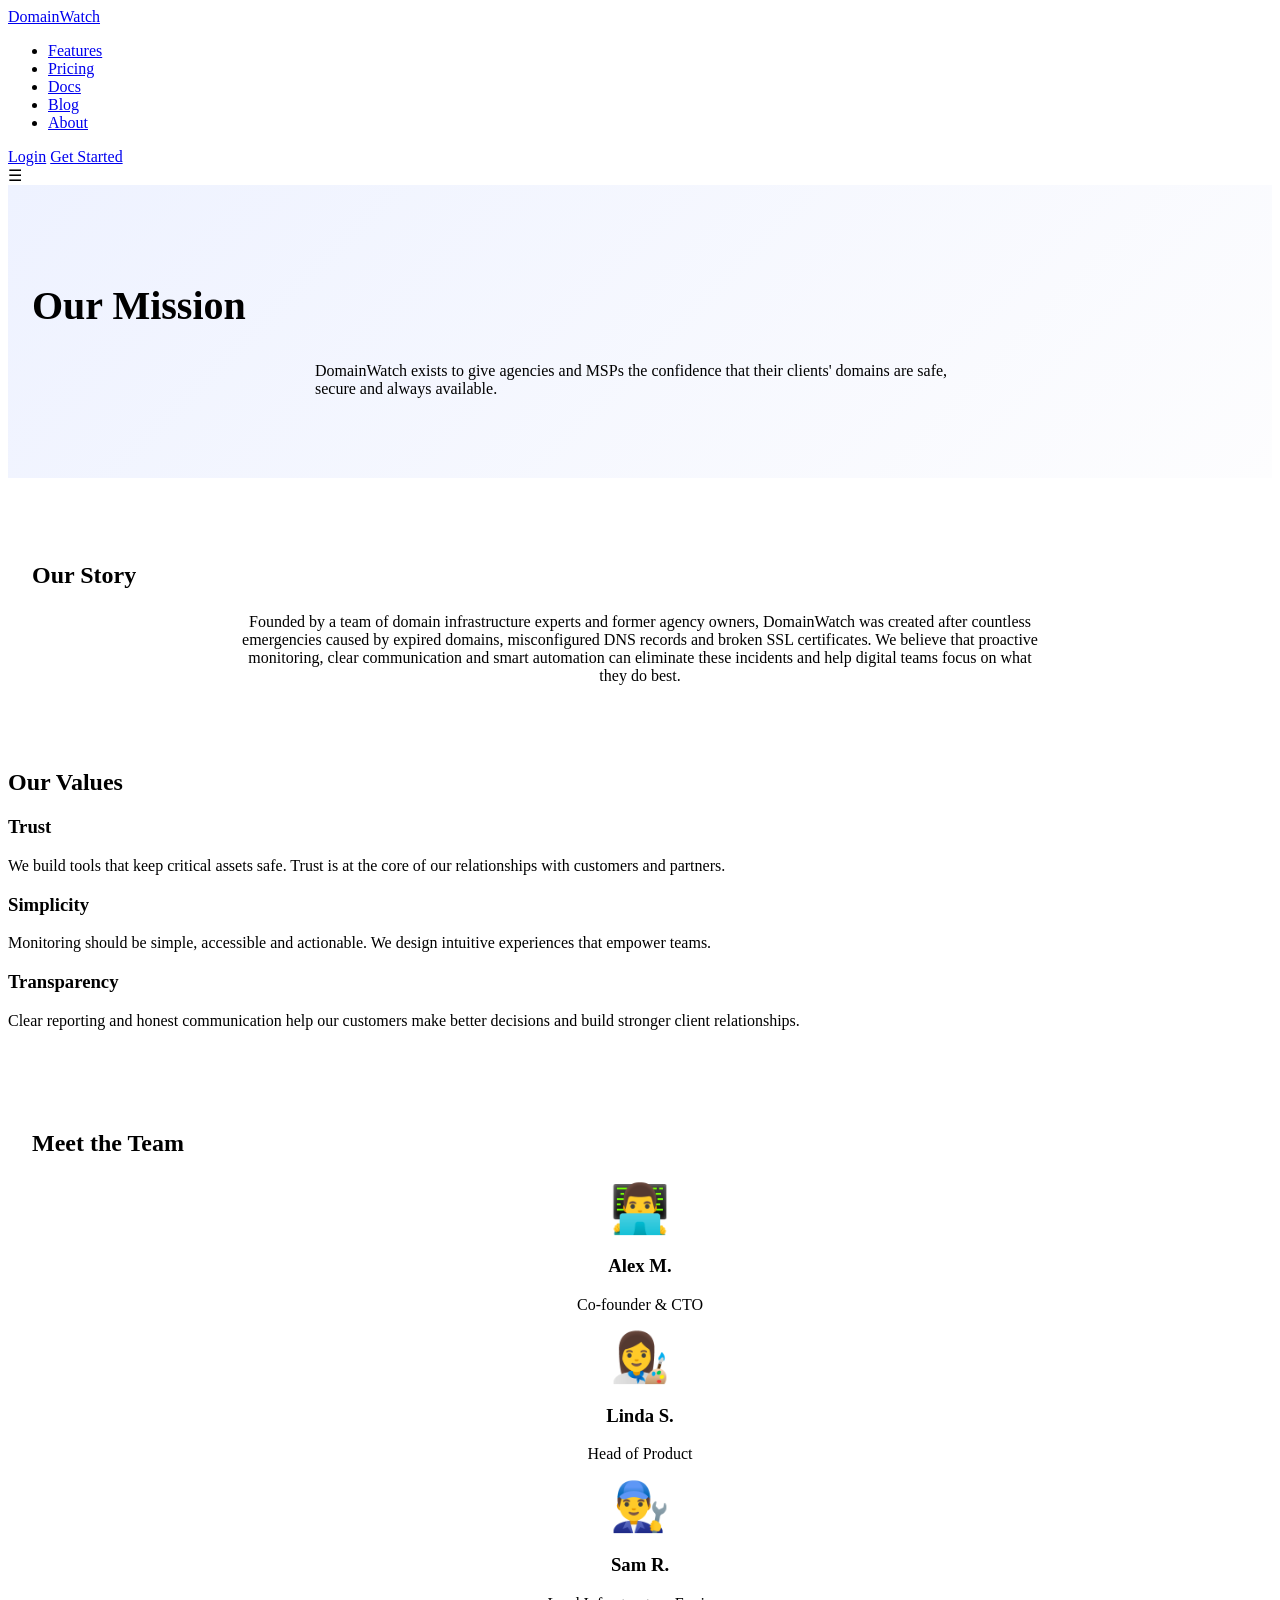
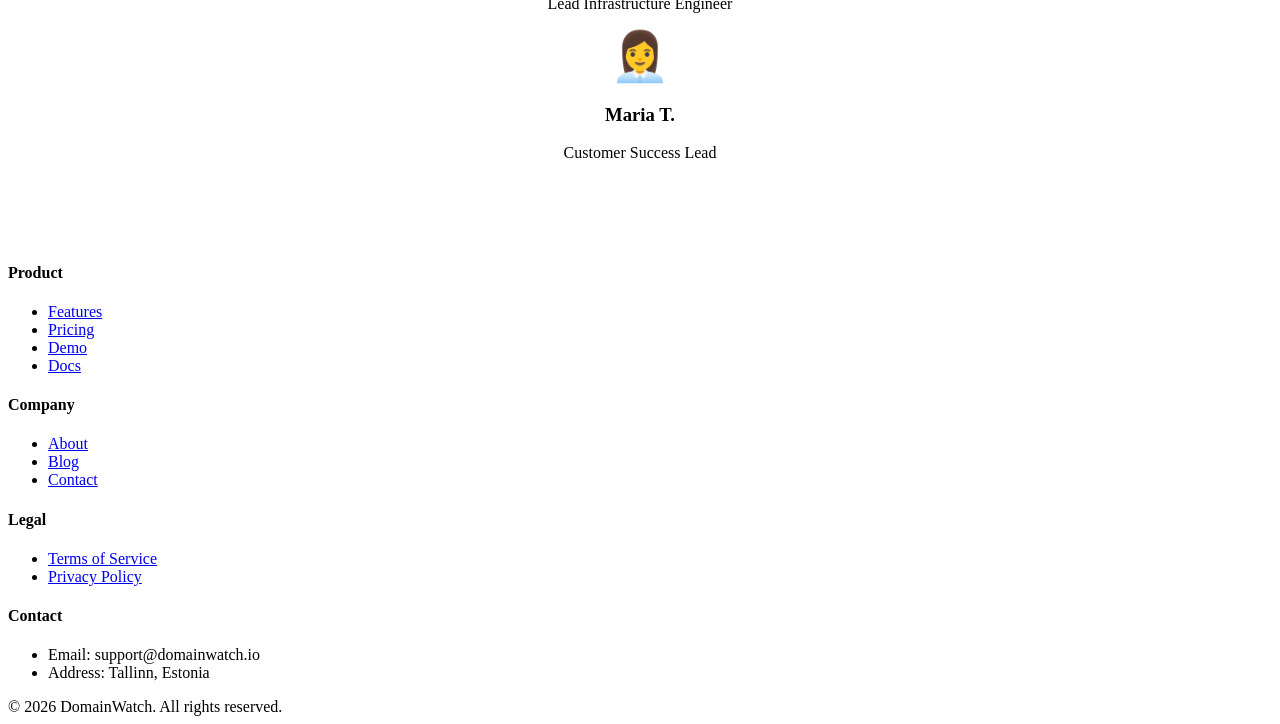
==== about.html @ fa05d345 "Add files via upload" ====
<!DOCTYPE html>
<html lang="en">
<head>
  <meta charset="UTF-8">
  <meta name="viewport" content="width=device-width, initial-scale=1.0">
  <title>About – DomainWatch</title>
  <link rel="stylesheet" href="css/style.css">
</head>
<body>
  <header>
    <div class="navbar container">
      <div class="logo"><a href="index.html">DomainWatch</a></div>
      <nav>
        <ul>
          <li><a href="features.html">Features</a></li>
          <li><a href="pricing.html">Pricing</a></li>
          <li><a href="docs.html">Docs</a></li>
          <li><a href="blog.html">Blog</a></li>
          <li><a href="about.html">About</a></li>
        </ul>
      </nav>
      <div class="actions">
        <a href="#" class="btn btn-secondary">Login</a>
        <a href="contact.html" class="btn btn-primary">Get Started</a>
      </div>
      <div class="menu-toggle">&#9776;</div>
    </div>
  </header>

  <!-- About Hero -->
  <section class="hero" style="background: linear-gradient(135deg, #eef2ff 0%, #fdfdfe 100%); padding: 4rem 1.5rem;">
    <div class="container text-center">
      <h1 class="reveal" style="font-size:2.5rem; color: var(--primary-color);">Our Mission</h1>
      <p class="reveal" style="color: var(--muted-color); max-width: 650px; margin: 0.5rem auto 1rem;">DomainWatch exists to give agencies and MSPs the confidence that their clients' domains are safe, secure and always available.</p>
    </div>
  </section>

  <!-- Story Section -->
  <section class="features" style="padding: 4rem 1.5rem;">
    <div class="container">
      <h2 class="text-center reveal" style="color: var(--primary-color); margin-bottom:1.5rem;">Our Story</h2>
      <p class="reveal" style="max-width:800px; margin:0 auto; color: var(--muted-color); text-align:center;">Founded by a team of domain infrastructure experts and former agency owners, DomainWatch was created after countless emergencies caused by expired domains, misconfigured DNS records and broken SSL certificates. We believe that proactive monitoring, clear communication and smart automation can eliminate these incidents and help digital teams focus on what they do best.</p>
    </div>
  </section>

  <!-- Values Section -->
  <section class="agency" style="background-color:var(--surface-color);">
    <h2 class="reveal">Our Values</h2>
    <div class="container cards">
      <div class="agency-card reveal">
        <h3>Trust</h3>
        <p>We build tools that keep critical assets safe. Trust is at the core of our relationships with customers and partners.</p>
      </div>
      <div class="agency-card reveal">
        <h3>Simplicity</h3>
        <p>Monitoring should be simple, accessible and actionable. We design intuitive experiences that empower teams.</p>
      </div>
      <div class="agency-card reveal">
        <h3>Transparency</h3>
        <p>Clear reporting and honest communication help our customers make better decisions and build stronger client relationships.</p>
      </div>
    </div>
  </section>

  <!-- Team Section -->
  <section class="features" style="padding: 4rem 1.5rem;">
    <div class="container">
      <h2 class="text-center reveal" style="color: var(--primary-color); margin-bottom:1.5rem;">Meet the Team</h2>
      <div class="features-grid">
        <div class="feature-card reveal" style="text-align:center;">
          <div class="icon" style="font-size:3rem;">👨‍💻</div>
          <h3>Alex M.</h3>
          <p>Co‑founder &amp; CTO</p>
        </div>
        <div class="feature-card reveal" style="text-align:center;">
          <div class="icon" style="font-size:3rem;">👩‍🎨</div>
          <h3>Linda S.</h3>
          <p>Head of Product</p>
        </div>
        <div class="feature-card reveal" style="text-align:center;">
          <div class="icon" style="font-size:3rem;">👨‍🔧</div>
          <h3>Sam R.</h3>
          <p>Lead Infrastructure Engineer</p>
        </div>
        <div class="feature-card reveal" style="text-align:center;">
          <div class="icon" style="font-size:3rem;">👩‍💼</div>
          <h3>Maria T.</h3>
          <p>Customer Success Lead</p>
        </div>
      </div>
    </div>
  </section>

  <!-- Footer -->
  <footer>
    <div class="footer-grid">
      <div class="footer-col">
        <h4>Product</h4>
        <ul>
          <li><a href="features.html">Features</a></li>
          <li><a href="pricing.html">Pricing</a></li>
          <li><a href="dashboard.html">Demo</a></li>
          <li><a href="docs.html">Docs</a></li>
        </ul>
      </div>
      <div class="footer-col">
        <h4>Company</h4>
        <ul>
          <li><a href="about.html">About</a></li>
          <li><a href="blog.html">Blog</a></li>
          <li><a href="contact.html">Contact</a></li>
        </ul>
      </div>
      <div class="footer-col">
        <h4>Legal</h4>
        <ul>
          <li><a href="#">Terms of Service</a></li>
          <li><a href="#">Privacy Policy</a></li>
        </ul>
      </div>
      <div class="footer-col">
        <h4>Contact</h4>
        <ul>
          <li>Email: support@domainwatch.io</li>
          <li>Address: Tallinn, Estonia</li>
        </ul>
      </div>
    </div>
    <div class="footer-bottom">&copy; 2026 DomainWatch. All rights reserved.</div>
  </footer>

  <script src="js/main.js"></script>
</body>
</html>
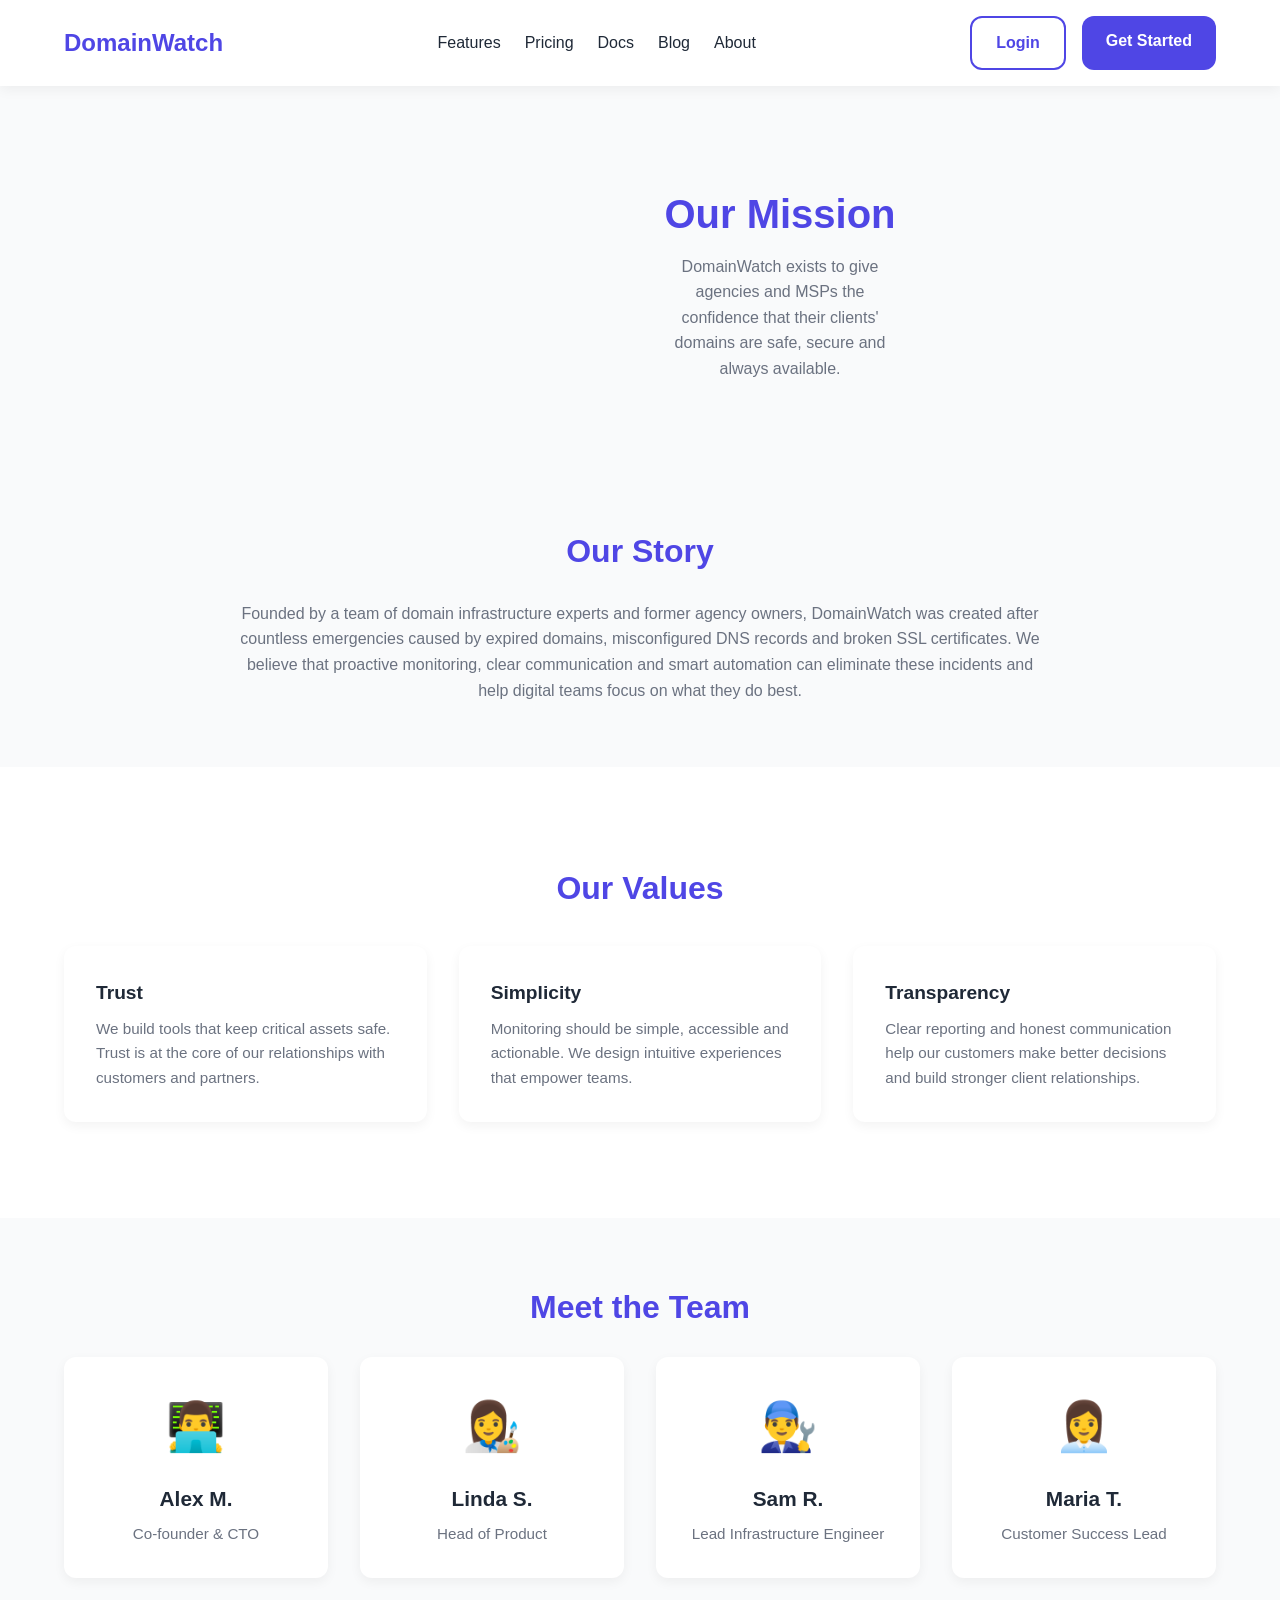
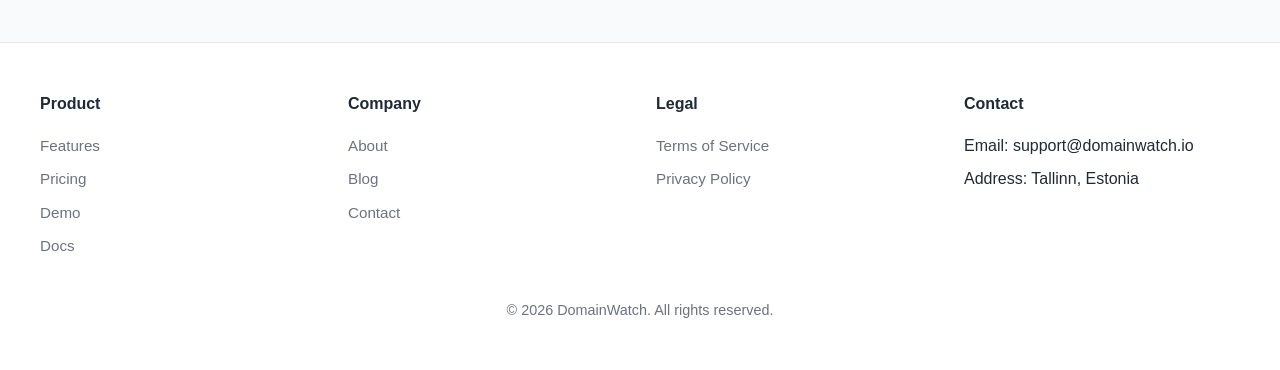
==== commit 14be9fda: "Update hero section background style to use CSS variable" ====
--- a/about.html
+++ b/about.html
@@ -28,7 +28,7 @@
   </header>
 
   <!-- About Hero -->
-  <section class="hero" style="background: linear-gradient(135deg, #eef2ff 0%, #fdfdfe 100%); padding: 4rem 1.5rem;">
+  <section class="hero" style="background: var(--hero-bg); ..."; padding: 4rem 1.5rem;">
     <div class="container text-center">
       <h1 class="reveal" style="font-size:2.5rem; color: var(--primary-color);">Our Mission</h1>
       <p class="reveal" style="color: var(--muted-color); max-width: 650px; margin: 0.5rem auto 1rem;">DomainWatch exists to give agencies and MSPs the confidence that their clients' domains are safe, secure and always available.</p>
@@ -131,4 +131,4 @@
 
   <script src="js/main.js"></script>
 </body>
-</html>+</html>
--- a/css/style.css
+++ b/css/style.css
@@ -0,0 +1,1054 @@
+/*
+ * DomainWatch – A premium domain monitoring SaaS
+ * Global styles and component definitions
+ */
+
+/* Reset */
+*, *::before, *::after {
+  box-sizing: border-box;
+  margin: 0;
+  padding: 0;
+}
+
+html {
+  scroll-behavior: smooth;
+}
+
+body {
+  font-family: 'Segoe UI', Tahoma, Geneva, Verdana, sans-serif;
+  line-height: 1.6;
+  background-color: var(--bg-color);
+  color: var(--text-color);
+}
+
+/* Variables */
+:root {
+  --primary-color: #4f46e5; /* deep indigo */
+  --secondary-color: #6366f1; /* lighter purple */
+  --accent-color: #f59e0b; /* amber accent */
+  --bg-color: #f9fafb;
+  --surface-color: #ffffff;
+  --text-color: #1f2937;
+  --muted-color: #6b7280;
+  --border-color: #e5e7eb;
+  --border-radius: 0.75rem;
+  --shadow: 0 4px 12px rgba(0, 0, 0, 0.05);
+  --transition: 0.3s ease;
+  --max-width: 1200px;
+  --section-padding: 6rem 1.5rem;
+  --gap: 2rem;
+}
+
+/* Utility classes */
+.container {
+  max-width: var(--max-width);
+  margin: 0 auto;
+  padding: 0 1.5rem;
+}
+
+.section {
+  padding: var(--section-padding);
+}
+
+.text-center {
+  text-align: center;
+}
+
+.btn {
+  display: inline-block;
+  padding: 0.75rem 1.5rem;
+  border-radius: var(--border-radius);
+  text-decoration: none;
+  font-weight: 600;
+  transition: background-color var(--transition), color var(--transition), transform var(--transition);
+}
+
+.btn-primary {
+  background-color: var(--primary-color);
+  color: #fff;
+}
+
+.btn-primary:hover {
+  background-color: var(--secondary-color);
+  transform: translateY(-2px);
+}
+
+.btn-secondary {
+  background-color: transparent;
+  color: var(--primary-color);
+  border: 2px solid var(--primary-color);
+}
+
+.btn-secondary:hover {
+  background-color: var(--primary-color);
+  color: #fff;
+}
+
+/* Header & Navigation */
+header {
+  background-color: var(--surface-color);
+  box-shadow: var(--shadow);
+  position: sticky;
+  top: 0;
+  width: 100%;
+  z-index: 1000;
+}
+
+.navbar {
+  display: flex;
+  justify-content: space-between;
+  align-items: center;
+  padding: 1rem 1.5rem;
+}
+
+.navbar .logo a {
+  font-size: 1.5rem;
+  font-weight: 700;
+  color: var(--primary-color);
+  text-decoration: none;
+}
+
+.navbar nav ul {
+  display: flex;
+  gap: 1.5rem;
+}
+
+.navbar nav ul li {
+  list-style: none;
+}
+
+.navbar nav ul a {
+  color: var(--text-color);
+  text-decoration: none;
+  font-weight: 500;
+  transition: color var(--transition);
+}
+
+.navbar nav ul a:hover {
+  color: var(--primary-color);
+}
+
+.navbar .actions {
+  display: flex;
+  gap: 1rem;
+}
+
+.navbar .menu-toggle {
+  display: none;
+  font-size: 1.5rem;
+  cursor: pointer;
+  color: var(--primary-color);
+}
+
+/* Hero Section */
+.hero {
+  display: grid;
+  grid-template-columns: repeat(auto-fit, minmax(280px, 1fr));
+  align-items: center;
+  gap: var(--gap);
+  padding: 6rem 40rem 4rem;
+  background: linear-gradient(135deg, #eef2ff 0%, #fdfdfe 100%);
+}
+
+.hero-content h1 {
+  font-size: clamp(2rem, 5vw, 3rem);
+  line-height: 1.2;
+  margin-bottom: 1rem;
+  color: var(--primary-color);
+  font-weight: 700;
+}
+
+.hero-content p {
+  font-size: 1.1rem;
+  margin-bottom: 2rem;
+  color: var(--muted-color);
+  max-width: 480px;
+}
+
+.hero-cta {
+  display: flex;
+  gap: 1rem;
+  flex-wrap: wrap;
+}
+
+.hero-mockup {
+  background-color: var(--surface-color);
+  border-radius: var(--border-radius);
+  box-shadow: var(--shadow);
+  padding: 1.5rem;
+  overflow: hidden;
+}
+
+.mockup-header {
+  display: flex;
+  justify-content: space-between;
+  align-items: center;
+  margin-bottom: 1rem;
+  font-size: 0.9rem;
+  color: var(--muted-color);
+}
+
+.mockup-table {
+  width: 100%;
+  border-collapse: collapse;
+}
+
+.mockup-table th, .mockup-table td {
+  padding: 0.5rem;
+  text-align: left;
+  border-bottom: 1px solid var(--border-color);
+  font-size: 0.9rem;
+}
+
+.mockup-table th {
+  color: var(--muted-color);
+  font-weight: 600;
+}
+
+.status-badge {
+  display: inline-block;
+  width: 0.75rem;
+  height: 0.75rem;
+  border-radius: 50%;
+  margin-right: 0.5rem;
+}
+
+.status-ok { background-color: #22c55e; }
+.status-warn { background-color: #f97316; }
+.status-error { background-color: #ef4444; }
+
+/* Trust strip */
+.trust-strip {
+  background-color: var(--surface-color);
+  padding: 1rem 0;
+  border-top: 1px solid var(--border-color);
+  border-bottom: 1px solid var(--border-color);
+}
+
+.trust-strip .logos {
+  display: flex;
+  justify-content: center;
+  align-items: center;
+  gap: 2rem;
+  flex-wrap: wrap;
+}
+
+.trust-strip .logos span {
+  color: var(--muted-color);
+  font-size: 0.9rem;
+  font-weight: 600;
+  text-transform: uppercase;
+}
+
+/* Features grid */
+.features {
+  padding: var(--section-padding);
+  background-color: var(--bg-color);
+}
+
+.features h2 {
+  font-size: 2rem;
+  margin-bottom: 2rem;
+  color: var(--primary-color);
+}
+
+.features-grid {
+  display: grid;
+  grid-template-columns: repeat(auto-fit, minmax(260px, 1fr));
+  gap: var(--gap);
+}
+
+.feature-card {
+  background-color: var(--surface-color);
+  border-radius: var(--border-radius);
+  box-shadow: var(--shadow);
+  padding: 2rem;
+  transition: transform var(--transition), box-shadow var(--transition);
+}
+
+.feature-card:hover {
+  transform: translateY(-4px);
+  box-shadow: 0 8px 20px rgba(0, 0, 0, 0.07);
+}
+
+.feature-card .icon {
+  font-size: 2rem;
+  color: var(--primary-color);
+  margin-bottom: 1rem;
+}
+
+.feature-card h3 {
+  margin-bottom: 0.5rem;
+  color: var(--text-color);
+  font-size: 1.3rem;
+  font-weight: 600;
+}
+
+.feature-card p {
+  color: var(--muted-color);
+  font-size: 0.95rem;
+  line-height: 1.5;
+}
+
+/* Showcase */
+.showcase {
+  display: grid;
+  grid-template-columns: repeat(auto-fit, minmax(280px, 1fr));
+  align-items: center;
+  gap: var(--gap);
+  padding: var(--section-padding);
+  background-color: var(--surface-color);
+}
+
+.showcase-img {
+  background-color: var(--bg-color);
+  border-radius: var(--border-radius);
+  box-shadow: var(--shadow);
+  padding: 2rem;
+}
+
+.large-mockup {
+  display: grid;
+  gap: 0.5rem;
+}
+
+.large-card {
+  background-color: var(--surface-color);
+  border-radius: var(--border-radius);
+  border: 1px solid var(--border-color);
+  padding: 1rem;
+  font-size: 0.9rem;
+  color: var(--muted-color);
+}
+
+.showcase-content h2 {
+  font-size: 2rem;
+  margin-bottom: 1rem;
+  color: var(--primary-color);
+}
+
+.showcase-content p {
+  font-size: 1rem;
+  color: var(--muted-color);
+  margin-bottom: 1.5rem;
+  max-width: 500px;
+}
+
+.showcase-content ul {
+  list-style: none;
+  margin-bottom: 1.5rem;
+}
+
+.showcase-content ul li {
+  margin-bottom: 0.75rem;
+  display: flex;
+  align-items: center;
+  font-size: 0.95rem;
+  color: var(--muted-color);
+}
+
+.showcase-content ul li::before {
+  content: '';
+  display: inline-block;
+  width: 0.5rem;
+  height: 0.5rem;
+  background-color: var(--primary-color);
+  border-radius: 50%;
+  margin-right: 0.75rem;
+}
+
+/* Agency section */
+.agency {
+  padding: var(--section-padding);
+  background-color: var(--bg-color);
+}
+
+.agency h2 {
+  text-align: center;
+  font-size: 2rem;
+  margin-bottom: 2rem;
+  color: var(--primary-color);
+}
+
+.agency .cards {
+  display: grid;
+  grid-template-columns: repeat(auto-fit, minmax(260px, 1fr));
+  gap: var(--gap);
+}
+
+.agency-card {
+  background-color: var(--surface-color);
+  padding: 2rem;
+  border-radius: var(--border-radius);
+  box-shadow: var(--shadow);
+}
+
+.agency-card h3 {
+  margin-bottom: 0.5rem;
+  font-size: 1.2rem;
+  color: var(--text-color);
+}
+
+.agency-card p {
+  color: var(--muted-color);
+  font-size: 0.95rem;
+}
+
+/* Timeline section */
+.timeline {
+  padding: var(--section-padding);
+  background-color: var(--surface-color);
+}
+
+.timeline h2 {
+  text-align: center;
+  font-size: 2rem;
+  margin-bottom: 2rem;
+  color: var(--primary-color);
+}
+
+.timeline-list {
+  position: relative;
+  max-width: 800px;
+  margin: 0 auto;
+}
+
+.timeline-item {
+  padding-left: 2.5rem;
+  margin-bottom: 2rem;
+  position: relative;
+}
+
+.timeline-item::before {
+  content: '';
+  position: absolute;
+  left: 0;
+  top: 0.5rem;
+  width: 1rem;
+  height: 1rem;
+  border-radius: 50%;
+  background-color: var(--primary-color);
+}
+
+.timeline-item::after {
+  content: '';
+  position: absolute;
+  left: 0.45rem;
+  top: 1.5rem;
+  width: 0.1rem;
+  height: calc(100% - 1.5rem);
+  background-color: var(--border-color);
+}
+
+.timeline-item:last-child::after {
+  display: none;
+}
+
+.timeline-item .timestamp {
+  font-size: 0.85rem;
+  color: var(--muted-color);
+  margin-bottom: 0.25rem;
+}
+
+.timeline-item h3 {
+  font-size: 1rem;
+  margin-bottom: 0.25rem;
+  color: var(--text-color);
+}
+
+.timeline-item p {
+  font-size: 0.9rem;
+  color: var(--muted-color);
+}
+
+/* Reporting section */
+.reporting {
+  padding: var(--section-padding);
+  background-color: var(--bg-color);
+}
+
+.reporting h2 {
+  text-align: center;
+  font-size: 2rem;
+  margin-bottom: 1.5rem;
+  color: var(--primary-color);
+}
+
+.report-grid {
+  display: grid;
+  grid-template-columns: repeat(auto-fit, minmax(260px, 1fr));
+  gap: var(--gap);
+}
+
+.report-card {
+  background-color: var(--surface-color);
+  border-radius: var(--border-radius);
+  box-shadow: var(--shadow);
+  padding: 2rem;
+}
+
+.report-card h3 {
+  margin-bottom: 0.5rem;
+  color: var(--text-color);
+}
+
+.report-card p {
+  font-size: 0.95rem;
+  color: var(--muted-color);
+}
+
+.report-card .report-visual {
+  margin-top: 1rem;
+  background-color: var(--bg-color);
+  border: 1px solid var(--border-color);
+  border-radius: var(--border-radius);
+  height: 150px;
+}
+
+/* Pricing preview section */
+.pricing-preview {
+  padding: var(--section-padding);
+  background-color: var(--surface-color);
+}
+
+.pricing-preview h2 {
+  text-align: center;
+  font-size: 2rem;
+  margin-bottom: 2rem;
+  color: var(--primary-color);
+}
+
+.pricing-cards {
+  display: grid;
+  grid-template-columns: repeat(auto-fit, minmax(260px, 1fr));
+  gap: var(--gap);
+  justify-content: center;
+}
+
+.pricing-card {
+  background-color: var(--bg-color);
+  border-radius: var(--border-radius);
+  box-shadow: var(--shadow);
+  padding: 2rem;
+  text-align: center;
+  border: 2px solid transparent;
+  transition: transform var(--transition), border-color var(--transition), box-shadow var(--transition);
+}
+
+.pricing-card.highlight {
+  border-color: var(--primary-color);
+}
+
+.pricing-card:hover {
+  transform: translateY(-4px);
+  box-shadow: 0 10px 24px rgba(0, 0, 0, 0.06);
+}
+
+.pricing-card h3 {
+  font-size: 1.4rem;
+  margin-bottom: 0.5rem;
+  color: var(--text-color);
+}
+
+.pricing-card .price {
+  font-size: 2rem;
+  margin-bottom: 1rem;
+  color: var(--primary-color);
+}
+
+.pricing-card ul {
+  list-style: none;
+  margin-bottom: 1.5rem;
+}
+
+.pricing-card ul li {
+  font-size: 0.95rem;
+  color: var(--muted-color);
+  margin-bottom: 0.5rem;
+}
+
+.pricing-card .btn {
+  width: 100%;
+  margin-top: 1rem;
+}
+
+/* FAQ section */
+.faq-section {
+  padding: var(--section-padding);
+  background-color: var(--bg-color);
+}
+
+/* Reveal animations */
+.reveal {
+  opacity: 0;
+  transform: translateY(30px);
+  transition: opacity var(--transition), transform var(--transition);
+}
+
+.reveal.visible {
+  opacity: 1;
+  transform: none;
+}
+
+.faq-section h2 {
+  text-align: center;
+  font-size: 2rem;
+  margin-bottom: 2rem;
+  color: var(--primary-color);
+}
+
+.faq-container {
+  max-width: 800px;
+  margin: 0 auto;
+}
+
+.faq-item {
+  margin-bottom: 1rem;
+  border: 1px solid var(--border-color);
+  border-radius: var(--border-radius);
+  overflow: hidden;
+}
+
+.faq-question {
+  background-color: var(--surface-color);
+  padding: 1rem;
+  cursor: pointer;
+  font-weight: 600;
+  color: var(--text-color);
+  display: flex;
+  justify-content: space-between;
+  align-items: center;
+}
+
+.faq-answer {
+  display: none;
+  padding: 1rem;
+  background-color: var(--surface-color);
+  border-top: 1px solid var(--border-color);
+  color: var(--muted-color);
+}
+
+.faq-item.active .faq-answer {
+  display: block;
+}
+
+/* Final CTA */
+.final-cta {
+  padding: 4rem 1.5rem;
+  background: linear-gradient(135deg, #fdfcfb 0%, #f5f7fa 100%);
+  text-align: center;
+}
+
+.final-cta h2 {
+  font-size: 2.5rem;
+  margin-bottom: 1rem;
+  color: var(--primary-color);
+}
+
+.final-cta p {
+  font-size: 1.1rem;
+  margin-bottom: 2rem;
+  color: var(--muted-color);
+}
+
+/* Footer */
+footer {
+  background-color: var(--surface-color);
+  padding: 3rem 1.5rem;
+  border-top: 1px solid var(--border-color);
+}
+
+.footer-grid {
+  max-width: var(--max-width);
+  margin: 0 auto;
+  display: grid;
+  grid-template-columns: repeat(auto-fit, minmax(220px, 1fr));
+  gap: var(--gap);
+}
+
+.footer-col h4 {
+  margin-bottom: 1rem;
+  color: var(--text-color);
+}
+
+.footer-col ul {
+  list-style: none;
+}
+
+.footer-col ul li {
+  margin-bottom: 0.5rem;
+}
+
+.footer-col ul a {
+  color: var(--muted-color);
+  text-decoration: none;
+  font-size: 0.95rem;
+  transition: color var(--transition);
+}
+
+.footer-col ul a:hover {
+  color: var(--primary-color);
+}
+
+.footer-bottom {
+  text-align: center;
+  margin-top: 2rem;
+  color: var(--muted-color);
+  font-size: 0.9rem;
+}
+
+/* Pricing toggle switch */
+.toggle {
+  text-align: center;
+  margin-bottom: 2rem;
+  display: flex;
+  align-items: center;
+  justify-content: center;
+  gap: 0.75rem;
+  flex-wrap: wrap;
+}
+
+.switch {
+  position: relative;
+  display: inline-block;
+  width: 50px;
+  height: 24px;
+}
+
+.switch input {
+  display: none;
+}
+
+.slider {
+  position: absolute;
+  cursor: pointer;
+  top: 0;
+  left: 0;
+  right: 0;
+  bottom: 0;
+  background-color: var(--border-color);
+  border-radius: 34px;
+  transition: background-color var(--transition);
+}
+
+.slider::before {
+  position: absolute;
+  content: '';
+  height: 18px;
+  width: 18px;
+  left: 3px;
+  bottom: 3px;
+  background-color: #fff;
+  border-radius: 50%;
+  transition: transform var(--transition);
+}
+
+.switch input:checked + .slider {
+  background-color: var(--primary-color);
+}
+
+.switch input:checked + .slider::before {
+  transform: translateX(26px);
+}
+
+/* Docs search */
+.docs-search input {
+  width: 100%;
+  max-width: 500px;
+  padding: 0.75rem 1rem;
+  border: 1px solid var(--border-color);
+  border-radius: var(--border-radius);
+  font-size: 1rem;
+  margin-top: 1rem;
+}
+
+/* Forms (Contact) */
+.contact-form {
+  max-width: 600px;
+  margin: 0 auto;
+}
+
+.form-group {
+  margin-bottom: 1rem;
+}
+
+.form-group label {
+  display: block;
+  margin-bottom: 0.25rem;
+  color: var(--text-color);
+  font-weight: 600;
+}
+
+.form-group input,
+.form-group textarea,
+.form-group select {
+  width: 100%;
+  padding: 0.75rem;
+  border: 1px solid var(--border-color);
+  border-radius: var(--border-radius);
+  font-size: 1rem;
+  background-color: var(--surface-color);
+  color: var(--text-color);
+}
+
+.form-group textarea {
+  height: 150px;
+}
+
+/* Dashboard */
+.dashboard {
+  padding: var(--section-padding);
+}
+
+.dashboard-top {
+  display: flex;
+  justify-content: space-between;
+  align-items: center;
+  margin-bottom: 2rem;
+  flex-wrap: wrap;
+  gap: 1rem;
+}
+
+.dashboard-filter {
+  display: flex;
+  gap: 1rem;
+  flex-wrap: wrap;
+}
+
+.dashboard-filter select {
+  padding: 0.5rem 1rem;
+  border: 1px solid var(--border-color);
+  border-radius: var(--border-radius);
+  font-size: 0.95rem;
+  background-color: var(--surface-color);
+  color: var(--text-color);
+}
+
+.dashboard-grid {
+  display: grid;
+  grid-template-columns: repeat(auto-fit, minmax(260px, 1fr));
+  gap: var(--gap);
+}
+
+.domain-card {
+  background-color: var(--surface-color);
+  border-radius: var(--border-radius);
+  box-shadow: var(--shadow);
+  padding: 1.5rem;
+}
+
+.domain-card h4 {
+  margin-bottom: 0.5rem;
+  color: var(--text-color);
+  font-size: 1.1rem;
+  font-weight: 600;
+}
+
+.domain-card .health {
+  display: flex;
+  gap: 0.5rem;
+  flex-wrap: wrap;
+  margin-bottom: 0.75rem;
+}
+
+.domain-card .health span {
+  background-color: var(--bg-color);
+  padding: 0.25rem 0.5rem;
+  border-radius: 0.5rem;
+  font-size: 0.8rem;
+  border: 1px solid var(--border-color);
+}
+
+.domain-card .health .ok {
+  color: #22c55e;
+  border-color: #22c55e33;
+}
+
+.domain-card .health .warn {
+  color: #f97316;
+  border-color: #f9731633;
+}
+
+.domain-card .health .error {
+  color: #ef4444;
+  border-color: #ef444433;
+}
+
+.domain-card p {
+  font-size: 0.9rem;
+  color: var(--muted-color);
+  margin-bottom: 0.5rem;
+}
+
+.domain-card .actions {
+  display: flex;
+  gap: 0.5rem;
+}
+
+/* Responsive nav */
+@media (max-width: 768px) {
+  .navbar nav {
+    position: fixed;
+    top: 70px;
+    right: -100%;
+    width: 70%;
+    height: calc(100% - 70px);
+    background-color: var(--surface-color);
+    box-shadow: var(--shadow);
+    padding: 2rem 1.5rem;
+    display: flex;
+    flex-direction: column;
+    gap: 1.5rem;
+    transition: right var(--transition);
+  }
+  .navbar nav.active {
+    right: 0;
+  }
+  .navbar .menu-toggle {
+    display: block;
+  }
+  .navbar nav ul {
+    flex-direction: column;
+  }
+  .navbar .actions {
+    display: none;
+  }
+}
+
+@media (max-width: 600px) {
+  .hero {
+    text-align: center;
+    padding: 6rem 1.5rem 4rem;
+  }
+  .hero-mockup {
+    margin-top: 2rem;
+  }
+  .showcase-img {
+    order: 2;
+  }
+  .showcase-content {
+    order: 1;
+  }
+}
+/* ================================
+   System Dark Mode
+   ================================ */
+
+@media (prefers-color-scheme: dark) {
+
+  :root {
+
+    /* main surfaces */
+    --bg-color: #0b1020;
+    --surface-color: #11182b;
+    --border-color: #23304a;
+
+    /* text */
+    --text-color: #e7ecf7;
+    --muted-color: #94a3b8;
+
+    /* brand slightly brighter for dark surfaces */
+    --primary-color: #8b82ff;
+    --secondary-color: #a29bff;
+
+    /* shadows adjusted for dark */
+    --shadow: 0 10px 30px rgba(0,0,0,0.35);
+
+  }
+
+  /* hero gradient */
+  .hero {
+    background:
+      radial-gradient(circle at top left, rgba(139,130,255,.15), transparent 35%),
+      linear-gradient(135deg,#0b1020 0%,#0f1729 100%);
+  }
+
+  /* cards / panels */
+  .feature-card,
+  .agency-card,
+  .pricing-card,
+  .report-card,
+  .domain-card,
+  .hero-mockup,
+  .showcase-img,
+  .large-card {
+    background: #11182b;
+    border: 1px solid #23304a;
+  }
+
+  /* navbar */
+  header {
+    background: rgba(17,24,43,.85);
+    backdrop-filter: blur(10px);
+    border-bottom: 1px solid #23304a;
+  }
+
+  /* inputs */
+  input,
+  textarea,
+  select {
+    background: #0f1729;
+    border: 1px solid #23304a;
+    color: #e7ecf7;
+  }
+
+  /* table borders */
+  .mockup-table th,
+  .mockup-table td {
+    border-bottom: 1px solid #23304a;
+  }
+
+}
+
+/* ================================
+   Dark Mode Visual Enhancements
+   ================================ */
+
+@media (prefers-color-scheme: dark) {
+
+  /* improve card depth */
+  .feature-card,
+  .agency-card,
+  .pricing-card,
+  .report-card,
+  .domain-card {
+    box-shadow: 0 10px 35px rgba(0,0,0,.45);
+  }
+
+  /* smoother hover elevation */
+  .feature-card:hover,
+  .pricing-card:hover,
+  .agency-card:hover {
+    transform: translateY(-4px);
+    box-shadow: 0 20px 50px rgba(0,0,0,.6);
+  }
+
+  /* dashboard status chips */
+  .domain-card .health span {
+    background: #0f1729;
+    border: 1px solid #2e3b55;
+  }
+
+  /* primary buttons glow slightly */
+  .btn-primary {
+    box-shadow: 0 8px 30px rgba(139,130,255,.35);
+  }
+
+  .btn-primary:hover {
+    box-shadow: 0 12px 40px rgba(139,130,255,.45);
+  }
+
+  /* tables and mockups feel softer */
+  .mockup-table th {
+    color: #9fb0d0;
+  }
+
+  /* hero section slightly richer */
+  .hero {
+    background:
+      radial-gradient(circle at 20% 20%, rgba(139,130,255,.18), transparent 40%),
+      radial-gradient(circle at 85% 10%, rgba(255,200,80,.12), transparent 35%),
+      linear-gradient(135deg,#0b1020 0%,#0f1729 100%);
+  }
+
+}
